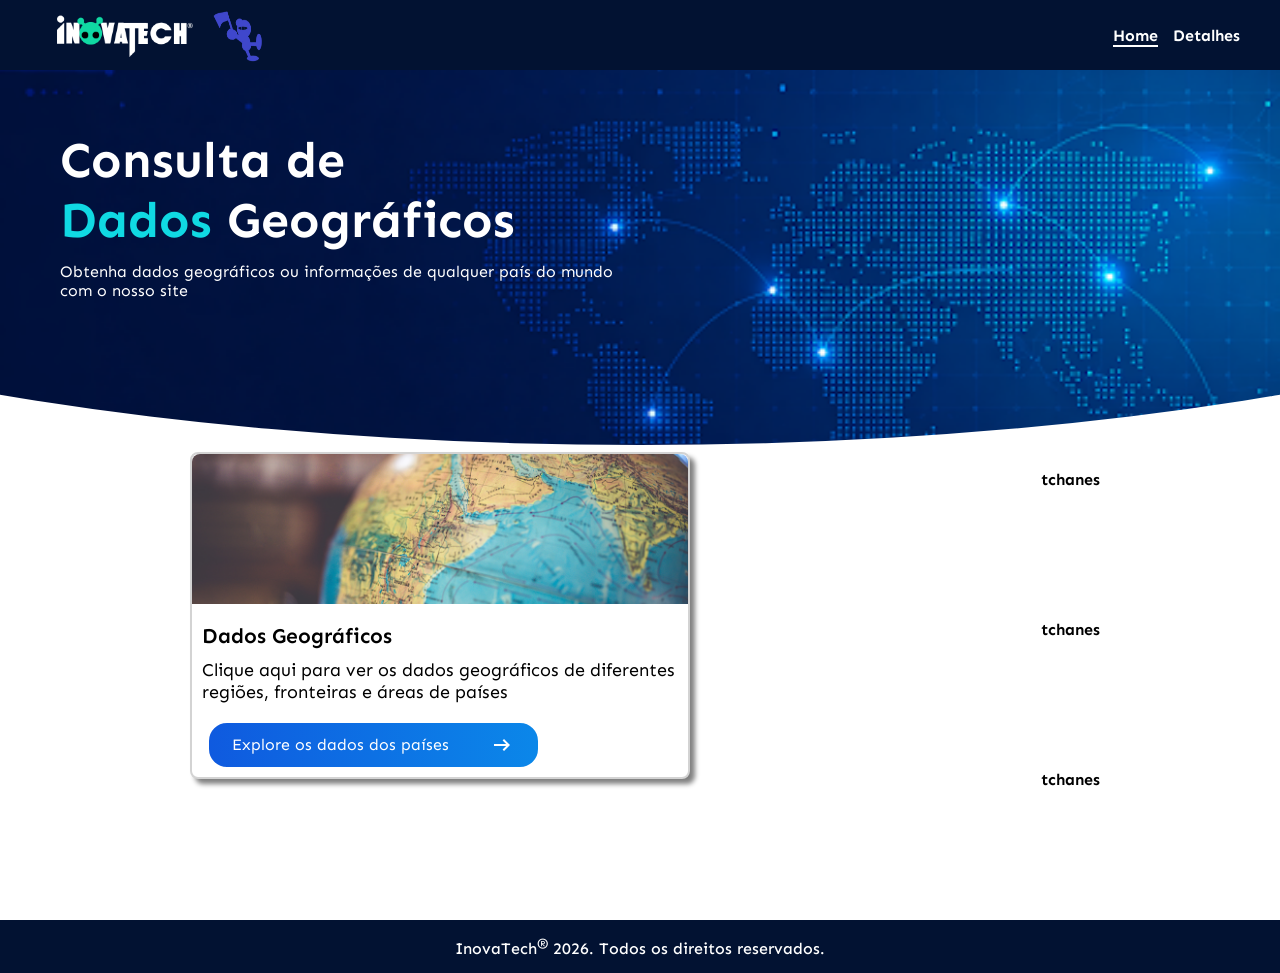
==== index.html @ b01262b9 "Iniciado o Projeto Final de automação e Cypress" ====
<!DOCTYPE html>
<html lang="pt-br">
<head>
    <meta charset="UTF-8">
    <meta name="viewport" content="width=device-width, initial-scale=1.0">
    <link rel="stylesheet" href="./css/style.css">
    <title>Projeto Final | QA e Automação</title>
</head>
<body>
    <header class="titulo">

        <div class="logo">
            <img src="Img/logo-inovatech.png" alt="Logo da InovaTech">
            <img id='icone-bandeira'src="Img/icone-bandeira.png" alt="Logo da bandeira" >
        </div>
        
       <nav>
            <ul>
                <li><a href="index.html" class="active">Home</a></li>
                <li><a href="pages/detalhes.html">Detalhes</a></li>
            </ul>
      </nav>


    </header>

    <main>

       <article class="principal">
            <img class='fundo' src="Img/globo.png" alt="mundo conectado">
            <div class="texto-principal">
                <h1>Consulta de  <br> <b>Dados </b> Geográficos</h1>
                
                <p>Obtenha dados geográficos ou informações de qualquer país do mundo<br> com o nosso site</p>
            </div>
       </article>

       <article class="conteudo">
           <section class="box">
                <div class="banner"><img src="Img/globo-3.png" alt="imagem do globo terrestre"></div>
                <div class="text-container">
                    <h3>Dados Geográficos</h3>
                    <p>Clique aqui para ver os dados geográficos de diferentes regiões, fronteiras e áreas de países </p>
                </div>
                <a href="pages/detalhes.html">
                    <div class="explore">
                        <p>Explore os dados dos países</p>
           
                        <svg xmlns="http://www.w3.org/2000/svg" id="seta" height="24px" viewBox="0 -960 960 960" width="24px" fill="#FFFFFF"><path d="m560-240-56-58 142-142H160v-80h486L504-662l56-58 240 240-240 240Z"/></svg>
                    </div>
                </a>
            </section>
            <section class="infoContainer">
                <article class="cards">
                    <h1>tchanes</h1>
                </article>
                <article class="cards">
                    <h1>tchanes</h1>
                </article>
                <article class="cards">
                    <h1>tchanes</h1>
                </article>
            </section>
       </article>

    </main>

     <footer>InovaTech<sup>&reg;</sup> 2026. Todos os direitos reservados.</footer>
     
    <script src="javascript/script.js"></script>
    
</body>
</html>
---- css/style.css ----
@import url('https://fonts.googleapis.com/css2?family=Sen:wght@400..800&display=swap');


:root {
    --azul-escuro: #021232;
    --azul-claro: #10D9E3;
    --cor-secundaria: #FFFFFF;

    --botao-explorar-gradiente2: #0b87e9;
    --botao-explorar-gradiente1: #0f5adf;
    
}

* {
    margin: 0;
    padding: 0;
    box-sizing: border-box;
    font-family: "Sen", sans-serif;
}

.texto-principal h1 {
    color: #ffffff;
    font-size: 35px;
}

.texto-principal p {
    color: #ffffff;
    
}

main {
    margin: 0;
    display: flex;
    flex-direction: column;
}

.titulo {
    background-color: var(--azul-escuro);
    width: 100%;
    height: 70px;
    padding: 20px 40px;
    display: flex;
    justify-content: space-between;
    align-items: center;
    flex-direction: row;
}

.conteudo {
    display: flex;
    justify-content: space-around;
    align-items: center;
}

#icone-bandeira {
    width: 60px;
    height: 60px;
    cursor: default;
    transition: 300ms ease
}

#icone-bandeira:hover{
    rotate: 5deg;
    transform: scale(1.1);
    translate: 0px -2px;

}

ul{
    display: flex;
    list-style-type: none;
    gap: 15px;
}

nav li a {
    color: var(--cor-secundaria);
    font-weight: 700;
    text-decoration: none;
    cursor: pointer;
}

.active {
    border-bottom: 2px solid white;
}

.logo {
    display: flex;
    justify-content: space-around;
    align-items: center;
}

.logo img {
    width: 170px;
    display: block;
    transition: 300ms ease
}

.principal {
    position: relative;
    height: 400px;
}

.fundo {
    width: 100%;
    height: 500px;
    object-fit: cover;
    clip-path: ellipse(100% 75% at 50% 0%);
}

.texto-principal {
    position: absolute;
    top: 60px;
    left: 60px;

    z-index: 10;
}
.texto-principal h1 {
   font-size: 50px;
}

.texto-principal h1, .texto-principal{
   margin-bottom: 12px;
}
.principal b {
    color: var(--azul-claro);
}

.box { 
    background-color: var(--cor-secundaria);
    color: var(--azul-escuro);
    max-width: 500px;
    border-radius: 8px;
    cursor: pointer;

    position: relative;
    bottom: 80px;
    left: 10px;

    border-style: solid;
    border-width: 2px;
    border-color: lightgray;
    box-shadow: 5px 5px 5px grey;

    align-items: center;
}

a, a:hover {
    text-decoration: none;
}
.text-container {
    color: black;
    padding: 10px 10px 8px 10px;
    font-size: 18px;
}

.text-container h3 {
    margin: 5px 0;
    font-weight: 600;
}

.text-container p {
    margin: 10px 0;
}

.banner img {
    width: 100%;
    height: 150px;
    object-fit: cover;
    border-radius: 8px 8px 0 0;
}

.explore {
    color: white;
    background: linear-gradient(90deg, var(--botao-explorar-gradiente1),var(--botao-explorar-gradiente2));

    display: flex;
    justify-content: space-evenly;
    align-items: center;

    border-radius: 20px;
    padding: 10px 12px;
    margin: 0 0 8px 15px;
    width: 67%;

    transition: 300ms ease;
    border: 2px solid var(--cor-secundaria);
}

.explore:hover {
    background: var(--cor-secundaria);
    color: var(--azul-escuro);
    border: 2px solid var(--botao-explorar-gradiente1);
}

#seta{
  margin-left: 30px;
}


.cards {
    max-width: 700px;
    height: 150px;
    background-color: var(--cor-secundaria);
}

footer{
    position: relative;
    background-color: var(--azul-escuro);
    color: white;
    text-align: center;
    padding: 15px;
    font-weight: 500;
}
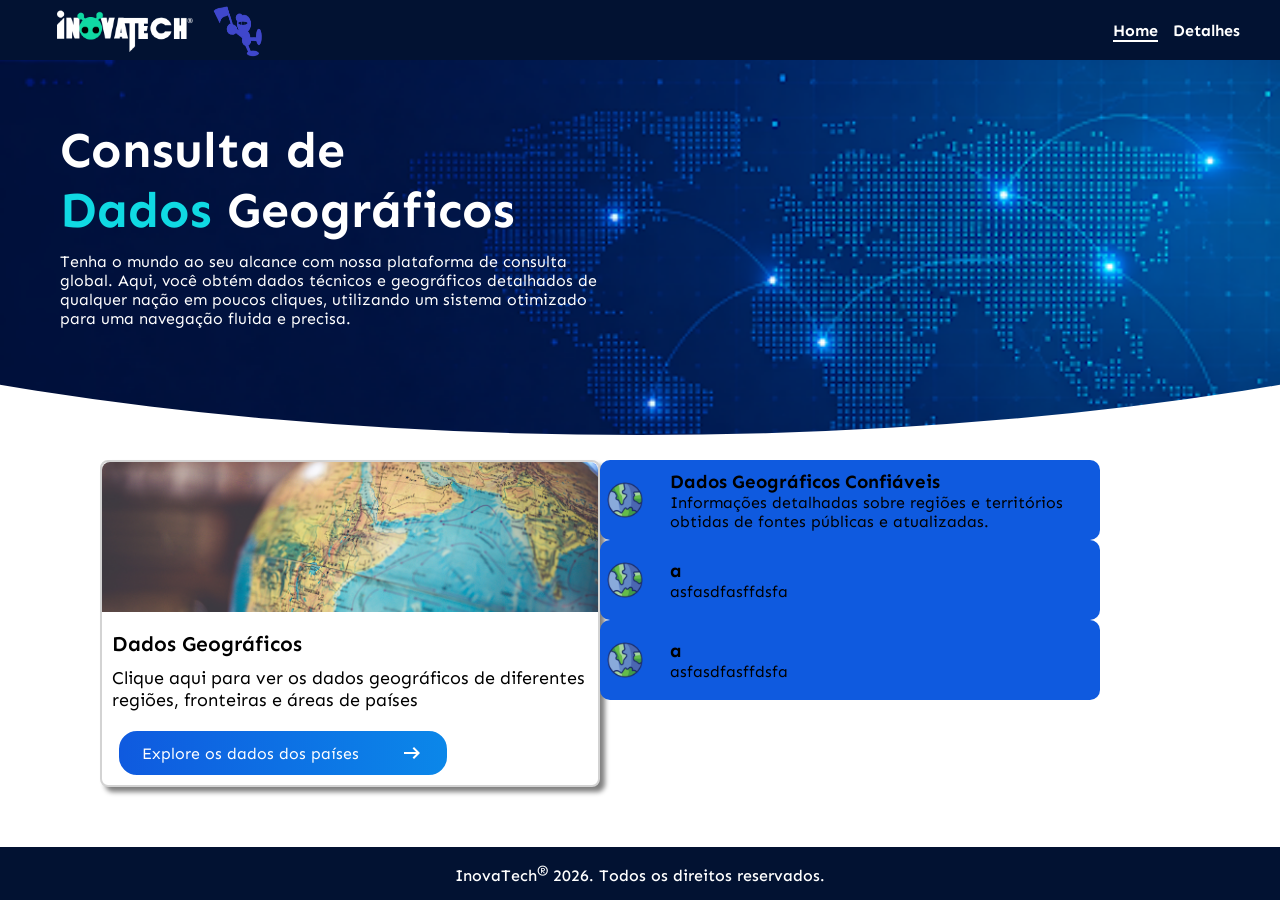
==== commit 6d8bb35e: "Continuação do Projeto FInal" ====
--- a/index.html
+++ b/index.html
@@ -4,6 +4,7 @@
     <meta charset="UTF-8">
     <meta name="viewport" content="width=device-width, initial-scale=1.0">
     <link rel="stylesheet" href="./css/style.css">
+    <link rel="shortcut icon" href="Img/logo-bicho.svg" type="image/x-icon">
     <title>Projeto Final | QA e Automação</title>
 </head>
 <body>
@@ -31,11 +32,12 @@
             <div class="texto-principal">
                 <h1>Consulta de  <br> <b>Dados </b> Geográficos</h1>
                 
-                <p>Obtenha dados geográficos ou informações de qualquer país do mundo<br> com o nosso site</p>
+                <p>Tenha o mundo ao seu alcance com nossa plataforma de consulta global. Aqui, você obtém dados técnicos e geográficos detalhados de qualquer nação em poucos cliques, utilizando um sistema otimizado para uma navegação fluida e precisa.</p>
             </div>
        </article>
 
        <article class="conteudo">
+
            <section class="box">
                 <div class="banner"><img src="Img/globo-3.png" alt="imagem do globo terrestre"></div>
                 <div class="text-container">
@@ -45,23 +47,39 @@
                 <a href="pages/detalhes.html">
                     <div class="explore">
                         <p>Explore os dados dos países</p>
-           
                         <svg xmlns="http://www.w3.org/2000/svg" id="seta" height="24px" viewBox="0 -960 960 960" width="24px" fill="#FFFFFF"><path d="m560-240-56-58 142-142H160v-80h486L504-662l56-58 240 240-240 240Z"/></svg>
                     </div>
                 </a>
             </section>
-            <section class="infoContainer">
-                <article class="cards">
-                    <h1>tchanes</h1>
-                </article>
-                <article class="cards">
-                    <h1>tchanes</h1>
-                </article>
-                <article class="cards">
-                    <h1>tchanes</h1>
-                </article>
+
+            <section class="conteudo-bloco">
+                <section class="bloco">
+                    <img src="Img/bloco-img-1-globo.png" alt="">
+                
+                     <div class="texto-bloco">
+                        <h3>Dados Geográficos Confiáveis</h3>
+                        <p>Informações detalhadas sobre regiões e territórios obtidas de fontes públicas e atualizadas.</p>
+                     </div>
+                </section>
+                <section class="bloco">
+                    <img src="Img/bloco-img-1-globo.png" alt="">
+                
+                     <div class="texto-bloco">
+                        <h3>a</h3>
+                        <p>asfasdfasffdsfa</p>
+                     </div>
+                </section>
+                <section class="bloco">
+                    <img src="Img/bloco-img-1-globo.png" alt="">
+                
+                     <div class="texto-bloco">
+                        <h3>a</h3>
+                        <p>asfasdfasffdsfa</p>
+                     </div>
+                </section>
             </section>
-       </article>
+            
+        </article>
 
     </main>
 
--- a/css/style.css
+++ b/css/style.css
@@ -25,7 +25,7 @@
 
 .texto-principal p {
     color: #ffffff;
-    
+    max-width: 550px;
 }
 
 main {
@@ -37,18 +37,12 @@
 .titulo {
     background-color: var(--azul-escuro);
     width: 100%;
-    height: 70px;
+    height: 60px;
     padding: 20px 40px;
     display: flex;
     justify-content: space-between;
     align-items: center;
     flex-direction: row;
-}
-
-.conteudo {
-    display: flex;
-    justify-content: space-around;
-    align-items: center;
 }
 
 #icone-bandeira {
@@ -62,7 +56,6 @@
     rotate: 5deg;
     transform: scale(1.1);
     translate: 0px -2px;
-
 }
 
 ul{
@@ -110,7 +103,6 @@
     position: absolute;
     top: 60px;
     left: 60px;
-
     z-index: 10;
 }
 .texto-principal h1 {
@@ -122,6 +114,11 @@
 }
 .principal b {
     color: var(--azul-claro);
+    font-weight: 700;
+}
+
+.conteudo {
+    display: flex;
 }
 
 .box { 
@@ -129,18 +126,29 @@
     color: var(--azul-escuro);
     max-width: 500px;
     border-radius: 8px;
-    cursor: pointer;
-
-    position: relative;
-    bottom: 80px;
-    left: 10px;
+
+    margin: 0 0 0 100px;
 
     border-style: solid;
     border-width: 2px;
     border-color: lightgray;
     box-shadow: 5px 5px 5px grey;
 
-    align-items: center;
+}
+
+.bloco {
+    background-color: #0f5adf;
+    display: flex;
+    gap: 20px;
+    height: 80px;
+    width: 500px;
+    border-radius: 10px;
+    align-items: center;
+}
+
+.bloco img{
+    object-fit: cover;
+    height: 50px;
 }
 
 a, a:hover {
@@ -191,22 +199,28 @@
     border: 2px solid var(--botao-explorar-gradiente1);
 }
 
+.explore:hover #seta {
+    fill: var(--azul-escuro);
+}
+
 #seta{
   margin-left: 30px;
 }
-
 
 .cards {
     max-width: 700px;
     height: 150px;
+    border: 2px solid black;
     background-color: var(--cor-secundaria);
 }
 
-footer{
-    position: relative;
+footer {
+    position: fixed;
+    width: 100%;
+    bottom: 0;
     background-color: var(--azul-escuro);
     color: white;
     text-align: center;
-    padding: 15px;
+    padding: 15px 0;
     font-weight: 500;
 }
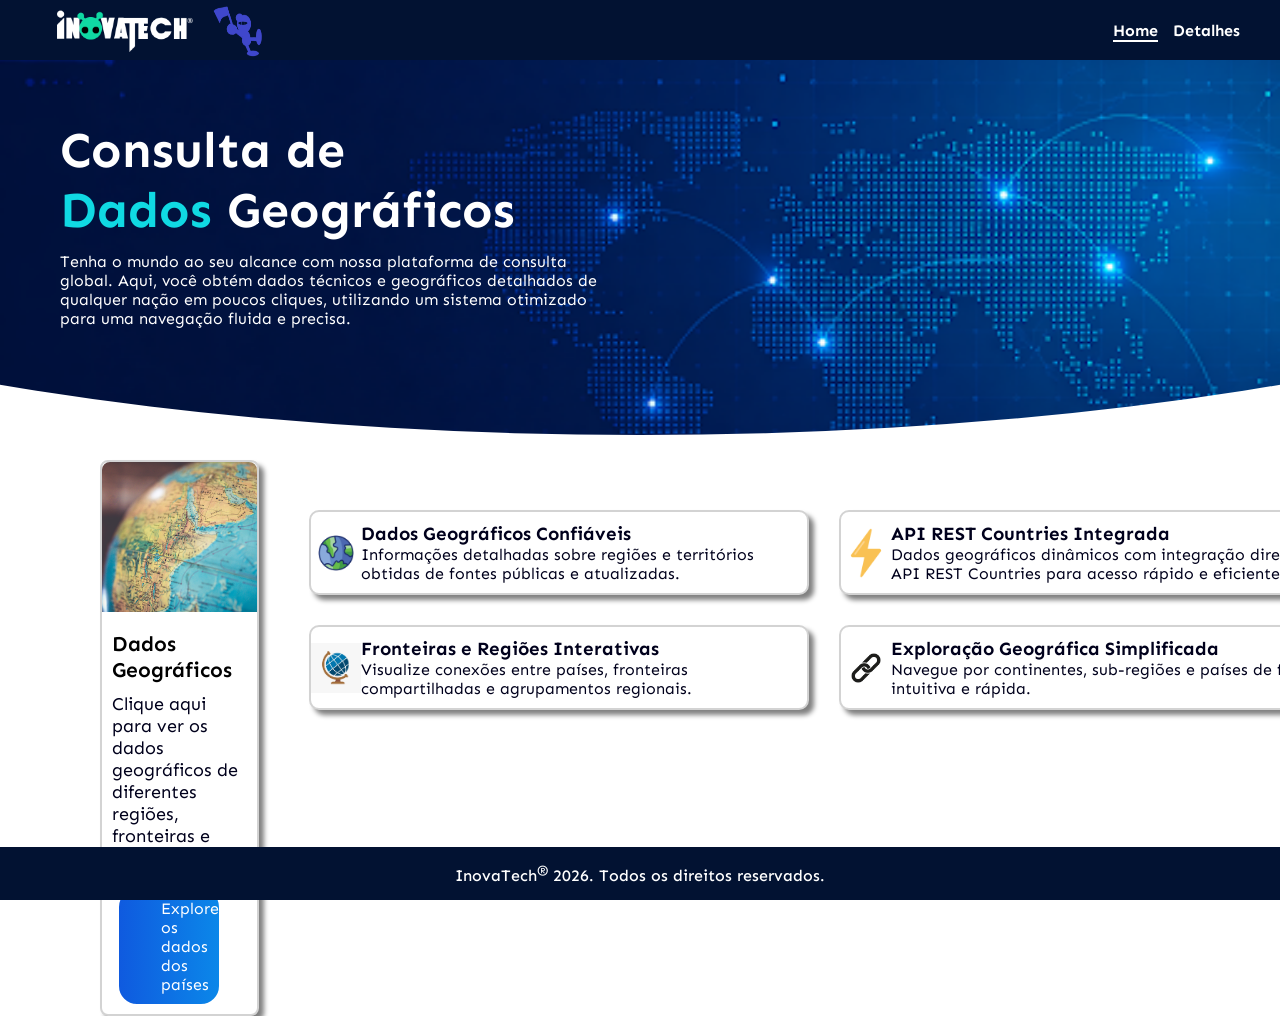
==== commit fe08427f: "Site finalizado. Aguardando Testes" ====
--- a/index.html
+++ b/index.html
@@ -11,7 +11,7 @@
     <header class="titulo">
 
         <div class="logo">
-            <img src="Img/logo-inovatech.png" alt="Logo da InovaTech">
+            <img id='logo-main'src="Img/logo-inovatech.png" alt="Logo da InovaTech">
             <img id='icone-bandeira'src="Img/icone-bandeira.png" alt="Logo da bandeira" >
         </div>
         
@@ -21,7 +21,6 @@
                 <li><a href="pages/detalhes.html">Detalhes</a></li>
             </ul>
       </nav>
-
 
     </header>
 
@@ -46,15 +45,15 @@
                 </div>
                 <a href="pages/detalhes.html">
                     <div class="explore">
+                        <svg xmlns="http://www.w3.org/2000/svg" id="seta" height="24px" viewBox="0 -960 960 960" width="24px" fill="#FFFFFF"><path d="m560-240-56-58 142-142H160v-80h486L504-662l56-58 240 240-240 240Z"/></svg>
                         <p>Explore os dados dos países</p>
-                        <svg xmlns="http://www.w3.org/2000/svg" id="seta" height="24px" viewBox="0 -960 960 960" width="24px" fill="#FFFFFF"><path d="m560-240-56-58 142-142H160v-80h486L504-662l56-58 240 240-240 240Z"/></svg>
                     </div>
                 </a>
             </section>
 
             <section class="conteudo-bloco">
                 <section class="bloco">
-                    <img src="Img/bloco-img-1-globo.png" alt="">
+                    <img src="Img/bloco-img-1-globo.png" alt="globo">
                 
                      <div class="texto-bloco">
                         <h3>Dados Geográficos Confiáveis</h3>
@@ -62,19 +61,27 @@
                      </div>
                 </section>
                 <section class="bloco">
-                    <img src="Img/bloco-img-1-globo.png" alt="">
+                    <img src="Img/bloco-img-3.png" alt="raio">
                 
                      <div class="texto-bloco">
-                        <h3>a</h3>
-                        <p>asfasdfasffdsfa</p>
+                        <h3>API REST Countries Integrada</h3>
+                        <p>Dados geográficos dinâmicos com integração direta à API REST Countries para acesso rápido e eficiente.</p>
                      </div>
                 </section>
                 <section class="bloco">
-                    <img src="Img/bloco-img-1-globo.png" alt="">
+                    <img src="Img/bloco-img-3.jpg" alt="globo com base">
                 
                      <div class="texto-bloco">
-                        <h3>a</h3>
-                        <p>asfasdfasffdsfa</p>
+                        <h3>Fronteiras e Regiões Interativas</h3>
+                        <p>Visualize conexões entre países, fronteiras compartilhadas e agrupamentos regionais.</p>
+                     </div>
+                </section>
+                <section class="bloco">
+                    <img src="Img/bloco-img-4.jpg" alt="corrente">
+                
+                     <div class="texto-bloco">
+                        <h3>Exploração Geográfica Simplificada</h3>
+                        <p>Navegue por continentes, sub-regiões e países de forma intuitiva e rápida.</p>
                      </div>
                 </section>
             </section>
--- a/css/style.css
+++ b/css/style.css
@@ -8,6 +8,9 @@
 
     --botao-explorar-gradiente2: #0b87e9;
     --botao-explorar-gradiente1: #0f5adf;
+
+    --titulo-box: #00001C;
+    --titulo-paragrafo: #A2AAB8;
     
 }
 
@@ -75,10 +78,15 @@
     border-bottom: 2px solid white;
 }
 
-.logo {
+.logo, #logo-main{
     display: flex;
     justify-content: space-around;
     align-items: center;
+    transition: 300ms ease;
+}
+
+#logo-main:hover {
+    transform: scale(1.1);
 }
 
 .logo img {
@@ -133,17 +141,50 @@
     border-width: 2px;
     border-color: lightgray;
     box-shadow: 5px 5px 5px grey;
-
+    transition: 300ms ease;
+
+}
+.box:hover { 
+    background-color: var(--cor-secundaria);
+    color: var(--azul-escuro);
+    max-width: 500px;
+    border-radius: 8px;
+    
+    margin: 0 0 0 100px;
+    
+    border-style: solid;
+    border-width: 2px;
+    transition: 3.0;
+
+}
+
+.conteudo-bloco {
+    display: grid;
+    grid-template-columns: 500px 500px;
+    grid-template-rows: 85px 85px;
+    gap: 30px 30px;
+    margin: 50px 0 0 50px;
+    height: 100%;
 }
 
 .bloco {
-    background-color: #0f5adf;
-    display: flex;
-    gap: 20px;
-    height: 80px;
-    width: 500px;
+    background-color: var(--cor-secundaria);
+    display: flex;
     border-radius: 10px;
     align-items: center;
+    border: 2px solid lightgray;
+    box-shadow: 5px 5px 5px grey;
+    transition: 300ms ease;
+}
+
+.bloco:hover, .box:hover {
+    transform: scale(1.05);
+    border-color: rgb(49, 46, 46);
+    box-shadow: 5px 5px 5px Slategrey;
+}
+
+.texto-bloco h3, p {
+    color: var(--titulo-box);
 }
 
 .bloco img{
@@ -177,7 +218,7 @@
 }
 
 .explore {
-    color: white;
+    color: var(--cor-secundaria);
     background: linear-gradient(90deg, var(--botao-explorar-gradiente1),var(--botao-explorar-gradiente2));
 
     display: flex;
@@ -193,10 +234,18 @@
     border: 2px solid var(--cor-secundaria);
 }
 
+.explore p {
+    color: white;
+}
+
 .explore:hover {
     background: var(--cor-secundaria);
     color: var(--azul-escuro);
     border: 2px solid var(--botao-explorar-gradiente1);
+}
+
+.explore:hover p {
+    color: var(--azul-escuro);
 }
 
 .explore:hover #seta {
